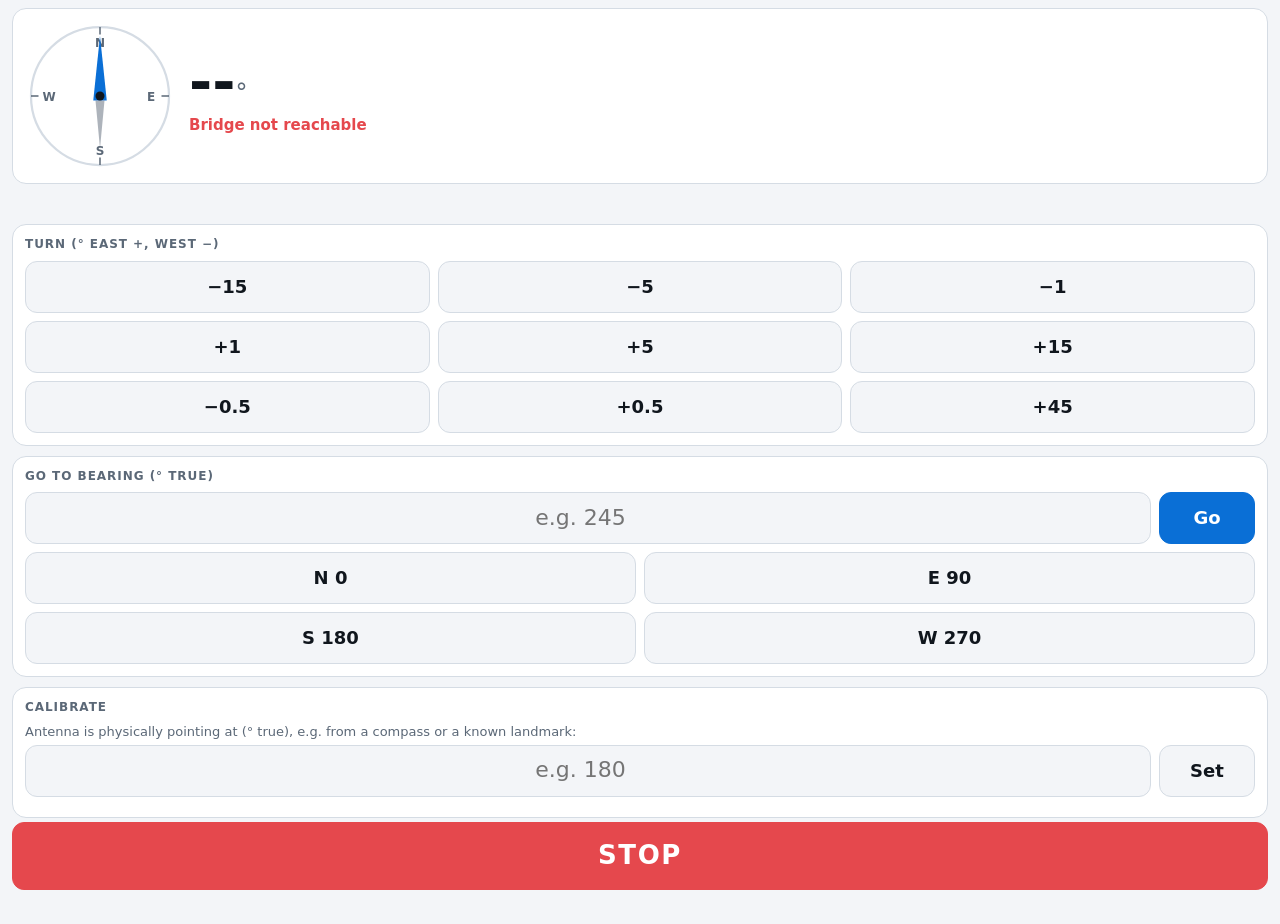
==== templates/rotator.html @ 89cd321e "Add /rotator: phone-sized mount control page and /api/mount/goto - single-column page: live bearing " ====
<!doctype html>
<html lang="en">
<head>
<meta charset="utf-8">
<meta name="viewport" content="width=device-width, initial-scale=1, viewport-fit=cover, user-scalable=no">
<meta name="apple-mobile-web-app-capable" content="yes">
<meta name="apple-mobile-web-app-title" content="Rotator">
<meta name="theme-color" content="#0f1419">
<title>Rotator</title>
<style>
:root{--bg:#0f1419;--card:#1a222c;--fg:#eef2f6;--mut:#8a98a8;--acc:#3b9eff;--ok:#2ecc71;--warn:#f5a623;--bad:#e5484d;--line:#2a3542}
@media (prefers-color-scheme: light){:root{--bg:#f3f5f8;--card:#fff;--fg:#10161d;--mut:#5b6877;--line:#d5dce4;--acc:#0a6fd6}}
*{box-sizing:border-box;-webkit-tap-highlight-color:transparent}
html,body{margin:0;background:var(--bg);color:var(--fg);font:16px/1.3 -apple-system,system-ui,sans-serif;overscroll-behavior:none}
body{padding:calc(env(safe-area-inset-top) + 8px) 12px calc(env(safe-area-inset-bottom) + 96px)}
.card{background:var(--card);border:1px solid var(--line);border-radius:14px;padding:12px;margin-bottom:10px}
h2{font-size:12px;letter-spacing:.08em;text-transform:uppercase;color:var(--mut);margin:0 0 8px;font-weight:600}
button,input{font:inherit;color:inherit}
button{min-height:52px;border-radius:12px;border:1px solid var(--line);background:var(--bg);font-weight:600;font-size:18px;touch-action:manipulation}
button:active{background:var(--acc);color:#fff}
button:disabled{opacity:.4}
input{width:100%;min-height:52px;border-radius:12px;border:1px solid var(--line);background:var(--bg);padding:0 12px;font-size:22px;text-align:center}
.top{display:flex;align-items:center;gap:14px}
#dial{width:150px;height:150px;flex:none}
#az{font-size:56px;font-weight:700;line-height:1;font-variant-numeric:tabular-nums}
#az small{font-size:24px;color:var(--mut);font-weight:500}
#state{font-size:15px;margin-top:6px;font-weight:600}
.s-ok{color:var(--ok)}.s-mov{color:var(--warn)}.s-bad{color:var(--bad)}.s-off{color:var(--mut)}
#sub{font-size:13px;color:var(--mut);margin-top:2px}
.grid{display:grid;gap:8px}
.g3{grid-template-columns:repeat(3,1fr)}
.g2{grid-template-columns:1fr 1fr}
.row{display:flex;gap:8px}
.row>input{flex:1}.row>button{flex:none;width:96px}
.lbl{font-size:13px;color:var(--mut);margin:0 0 4px}
#msg{min-height:20px;font-size:14px;margin:2px 2px 10px;word-break:break-word}
#stop{position:fixed;left:12px;right:12px;bottom:calc(env(safe-area-inset-bottom) + 10px);min-height:68px;font-size:26px;letter-spacing:.06em;background:var(--bad);border-color:var(--bad);color:#fff;z-index:5}
#stop:active{background:#a8282c}
.primary{background:var(--acc);border-color:var(--acc);color:#fff}
.hide{display:none}
details summary{min-height:44px;display:flex;align-items:center;color:var(--mut);font-weight:600}
</style>
</head>
<body>

<div class="card top">
  <svg id="dial" viewBox="-100 -100 200 200" aria-label="compass">
    <circle r="92" fill="none" stroke="var(--line)" stroke-width="3"/>
    <g stroke="var(--mut)" stroke-width="2"><path d="M0-92v10M0 92v-10M-92 0h10M92 0h-10"/></g>
    <g fill="var(--mut)" font-size="16" font-weight="700" text-anchor="middle">
      <text y="-66">N</text><text y="78">S</text><text x="68" y="6">E</text><text x="-68" y="6">W</text></g>
    <g id="needle" style="transition:transform .6s ease">
      <path d="M0-80L9 6H-9Z" fill="var(--acc)"/><path d="M0 70L6 6H-6Z" fill="var(--mut)" opacity=".5"/>
      <circle r="6" fill="var(--fg)"/></g>
  </svg>
  <div>
    <div id="az">--<small>°</small></div>
    <div id="state" class="s-off">Connecting…</div>
    <div id="sub"></div>
  </div>
</div>

<div id="msg"></div>

<div class="card">
  <h2>Turn (° east +, west −)</h2>
  <div class="grid g3">
    <button data-n="-15">−15</button><button data-n="-5">−5</button><button data-n="-1">−1</button>
    <button data-n="1">+1</button><button data-n="5">+5</button><button data-n="15">+15</button>
  </div>
  <div class="grid g3" style="margin-top:8px">
    <button data-n="-0.5">−0.5</button><button data-n="0.5">+0.5</button><button data-n="45">+45</button>
  </div>
</div>

<div class="card">
  <h2>Go to bearing (° true)</h2>
  <div class="row"><input id="goto" type="number" inputmode="decimal" min="0" max="360" step="0.1" placeholder="e.g. 245">
  <button id="go" class="primary">Go</button></div>
  <div class="grid g2" style="margin-top:8px">
    <button data-az="0">N 0</button><button data-az="90">E 90</button>
    <button data-az="180">S 180</button><button data-az="270">W 270</button>
  </div>
</div>

<div class="card">
  <h2>Calibrate</h2>
  <p class="lbl">Antenna is physically pointing at (° true), e.g. from a compass or a known landmark:</p>
  <div class="row"><input id="cal" type="number" inputmode="decimal" min="0" max="360" step="0.1" placeholder="e.g. 180">
  <button id="setcal">Set</button></div>
  <button id="restore" class="hide" style="width:100%;margin-top:8px">Restore last pointing</button>
  <p class="lbl" id="calnote" style="margin:8px 0 0"></p>
</div>

<button id="stop">STOP</button>

<script>
(() => {
  const $ = id => document.getElementById(id);
  let moving = false, timer = null, busy = false, lastBearing = null;

  function msg(t, cls){ const m = $('msg'); m.textContent = t || ''; m.className = cls || ''; }
  function api(url, body){
    const opt = body === undefined ? {} : {method: 'POST', headers: {'Content-Type': 'application/json'}, body: JSON.stringify(body)};
    return fetch(url, opt).then(r => r.json());
  }

  function render(d){
    const s = $('state');
    if (!d || d.ok === false){ s.textContent = (d && d.error) || 'No answer from the bridge'; s.className = 's-bad'; return; }
    moving = !!d.moving;
    const b = d.bearing;
    if (b != null){
      $('az').innerHTML = b.toFixed(1) + '<small>°</small>';
      // turn the needle by the shortest way so it never spins the long way round
      if (lastBearing == null) lastBearing = b;
      const diff = ((b - lastBearing + 540) % 360) - 180;
      lastBearing = lastBearing + diff;
      $('needle').style.transform = 'rotate(' + lastBearing + 'deg)';
    } else { $('az').innerHTML = '--<small>°</small>'; }
    let txt, cls;
    if (d.power_cycled){ txt = 'Power-cycled: pointing lost'; cls = 's-bad'; }
    else if (d.asleep){ txt = 'Mount off (wakes on move)'; cls = 's-off'; }
    else if (!d.reachable){ txt = d.message || 'Mount unreachable'; cls = 's-bad'; }
    else if (!d.calibrated){ txt = 'Not calibrated'; cls = 's-bad'; }
    else if (moving){ txt = 'Turning…'; cls = 's-mov'; }
    else { txt = 'Stopped'; cls = 's-ok'; }
    s.textContent = txt; s.className = cls;
    const sub = [];
    if (d.travel_left != null) sub.push('Travel left ' + d.travel_left.toFixed(0) + '°');
    if (d.power) sub.push('socket ' + d.power);
    $('sub').textContent = sub.join(' · ');
    $('restore').classList.toggle('hide', !d.power_cycled);
    const tl = d.travel_left;
    $('calnote').textContent = tl != null && tl < 20 ? 'Warning: close to the cable travel limit.' : '';
    if (d.fault) msg('Fault: ' + d.fault, 's-bad');
  }

  function poll(){
    clearTimeout(timer);
    if (document.hidden){ timer = setTimeout(poll, 3000); return; }
    api('/api/mount').then(render).catch(() => render({ok: false, error: 'Bridge not reachable'}))
      .finally(() => { timer = setTimeout(poll, moving || busy ? 1000 : 4000); });
  }

  function act(url, body, okMsg){
    busy = true; msg('Sending…');
    return api(url, body).then(d => {
      if (d.ok === false) msg(d.error, 's-bad'); else msg(d.detail || okMsg || 'OK', 's-ok');
      render(d);
    }).catch(() => msg('Bridge not reachable', 's-bad')).finally(() => { busy = false; poll(); });
  }

  document.querySelectorAll('[data-n]').forEach(b => b.onclick = () => act('/api/mount/nudge', {delta: parseFloat(b.dataset.n)}));
  document.querySelectorAll('[data-az]').forEach(b => b.onclick = () => {
    if (confirm('Slew to ' + b.dataset.az + '°?')) act('/api/mount/goto', {azimuth: parseFloat(b.dataset.az)});
  });
  $('go').onclick = () => {
    const v = parseFloat($('goto').value);
    if (isNaN(v)) return msg('Enter a bearing 0–360', 's-bad');
    act('/api/mount/goto', {azimuth: v});
  };
  $('setcal').onclick = () => {
    const v = parseFloat($('cal').value);
    if (isNaN(v)) return msg('Enter the bearing the antenna points at', 's-bad');
    if (confirm('Record that the antenna points at ' + v + '° true right now?\n\nIf this is wrong every later bearing will be wrong.'))
      act('/api/mount/calibrate', {bearing: v});
  };
  $('restore').onclick = () => {
    if (confirm('Assume the antenna has NOT moved since the mount lost power and re-pair it with its last bearing?'))
      act('/api/mount/restore', {});
  };
  $('stop').onclick = () => { busy = true; api('/api/mount/stop', {}).then(d => { msg(d.error || d.detail || 'Stopped', d.ok === false ? 's-bad' : 's-ok'); render(d); }).catch(() => msg('STOP not delivered: bridge unreachable', 's-bad')).finally(() => { busy = false; poll(); }); };

  // keep the screen awake while on the roof
  async function wake(){ try { if (navigator.wakeLock) await navigator.wakeLock.request('screen'); } catch (e) {} }
  document.addEventListener('visibilitychange', () => { if (!document.hidden){ wake(); poll(); } });
  wake(); poll();
})();
</script>
</body>
</html>
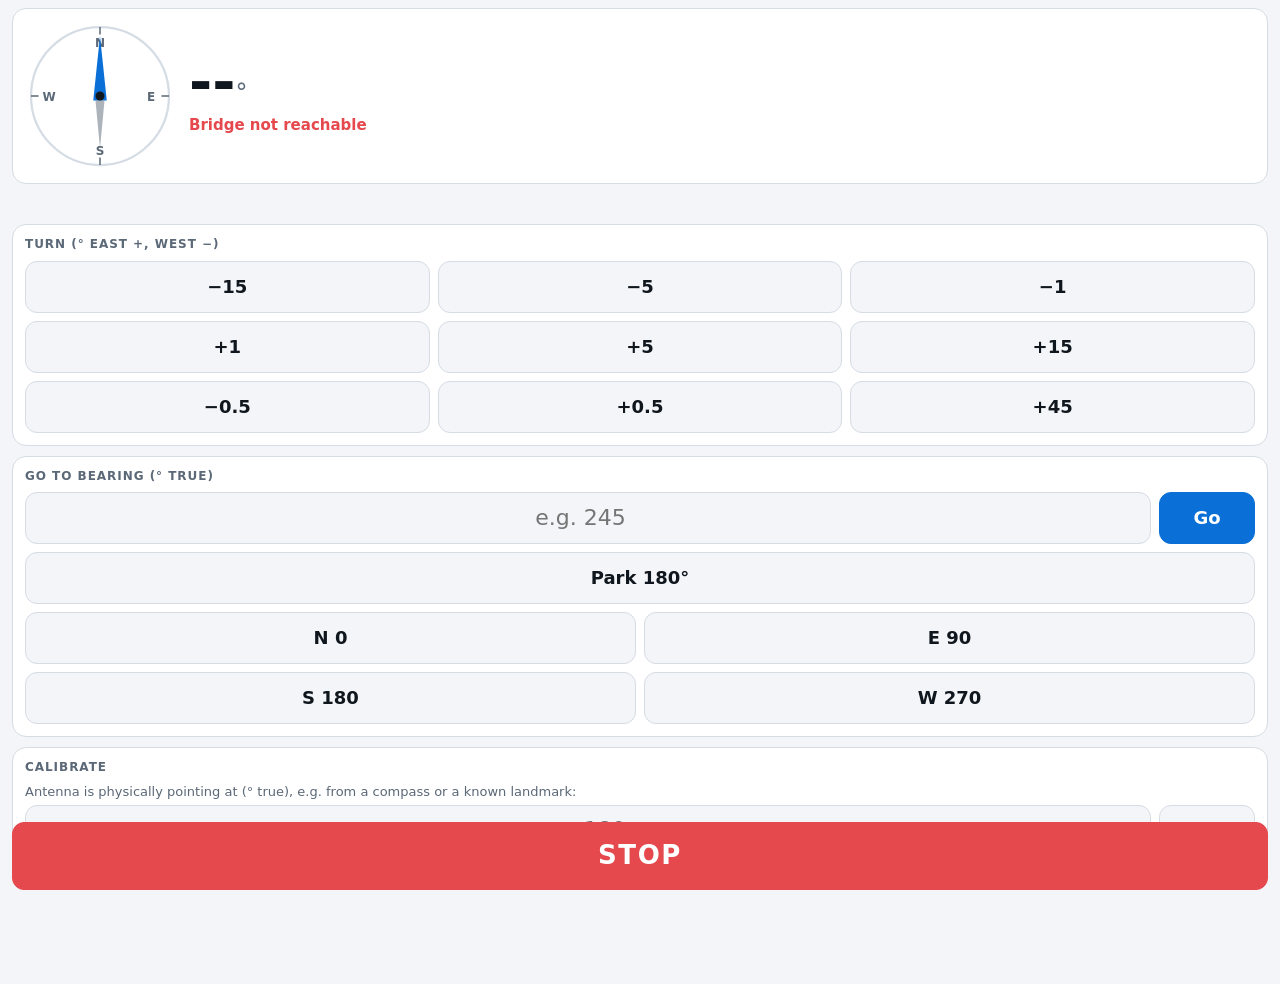
==== commit fc642897: "Mount: 180 deg park bearing is the cable-strain reference; add Park action - park_bearing setting (d" ====
--- a/templates/rotator.html
+++ b/templates/rotator.html
@@ -77,6 +77,7 @@
   <h2>Go to bearing (° true)</h2>
   <div class="row"><input id="goto" type="number" inputmode="decimal" min="0" max="360" step="0.1" placeholder="e.g. 245">
   <button id="go" class="primary">Go</button></div>
+  <button id="park" style="width:100%;margin-top:8px">Park 180&deg;</button>
   <div class="grid g2" style="margin-top:8px">
     <button data-az="0">N 0</button><button data-az="90">E 90</button>
     <button data-az="180">S 180</button><button data-az="270">W 270</button>
@@ -97,7 +98,7 @@
 <script>
 (() => {
   const $ = id => document.getElementById(id);
-  let moving = false, timer = null, busy = false, lastBearing = null;
+  let moving = false, timer = null, busy = false, lastBearing = null, parkDeg = 180;
 
   function msg(t, cls){ const m = $('msg'); m.textContent = t || ''; m.className = cls || ''; }
   function api(url, body){
@@ -109,6 +110,7 @@
     const s = $('state');
     if (!d || d.ok === false){ s.textContent = (d && d.error) || 'No answer from the bridge'; s.className = 's-bad'; return; }
     moving = !!d.moving;
+    if (d.settings && d.settings.park_bearing != null){ parkDeg = d.settings.park_bearing; $('park').textContent = 'Park ' + parkDeg + '\u00b0'; }
     const b = d.bearing;
     if (b != null){
       $('az').innerHTML = b.toFixed(1) + '<small>°</small>';
@@ -155,6 +157,7 @@
   document.querySelectorAll('[data-az]').forEach(b => b.onclick = () => {
     if (confirm('Slew to ' + b.dataset.az + '°?')) act('/api/mount/goto', {azimuth: parseFloat(b.dataset.az)});
   });
+  $('park').onclick = () => { if (confirm('Park the antenna at ' + parkDeg + '\u00b0?')) act('/api/mount/park', {}); };
   $('go').onclick = () => {
     const v = parseFloat($('goto').value);
     if (isNaN(v)) return msg('Enter a bearing 0–360', 's-bad');
